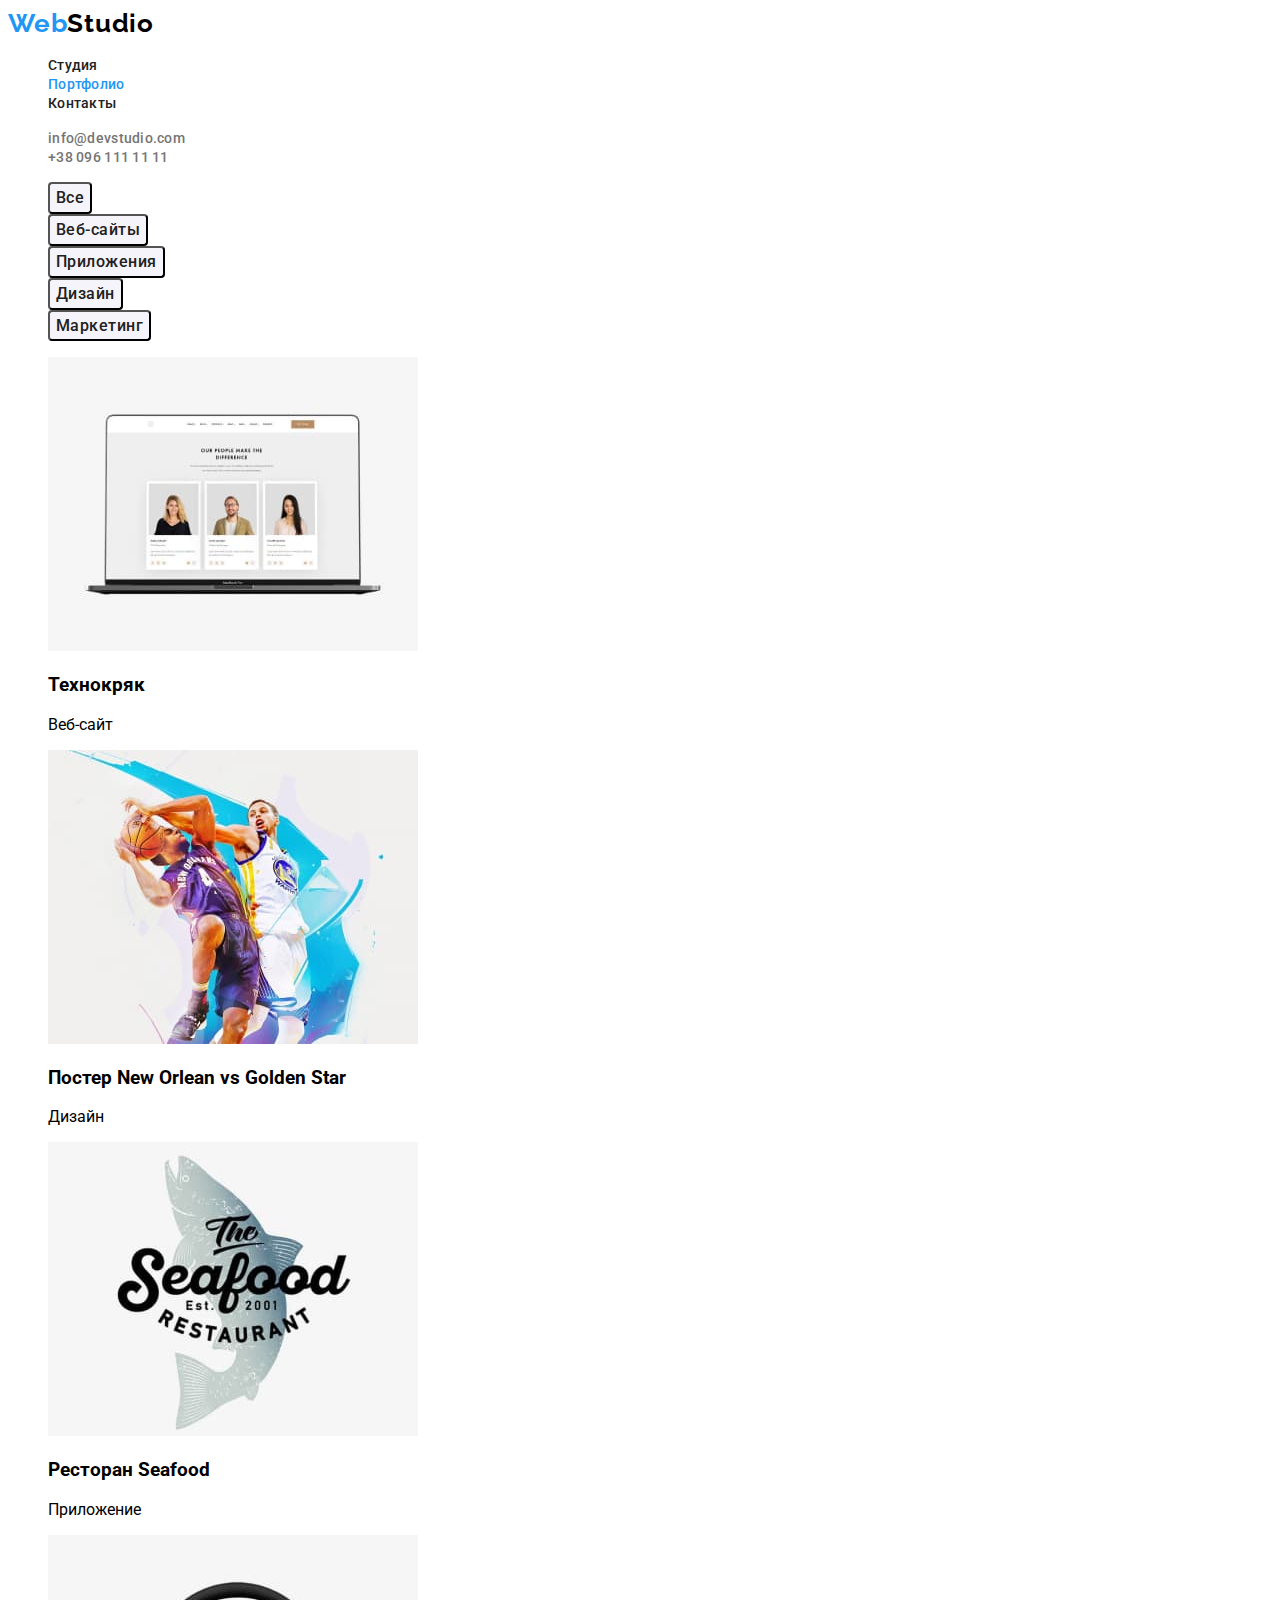
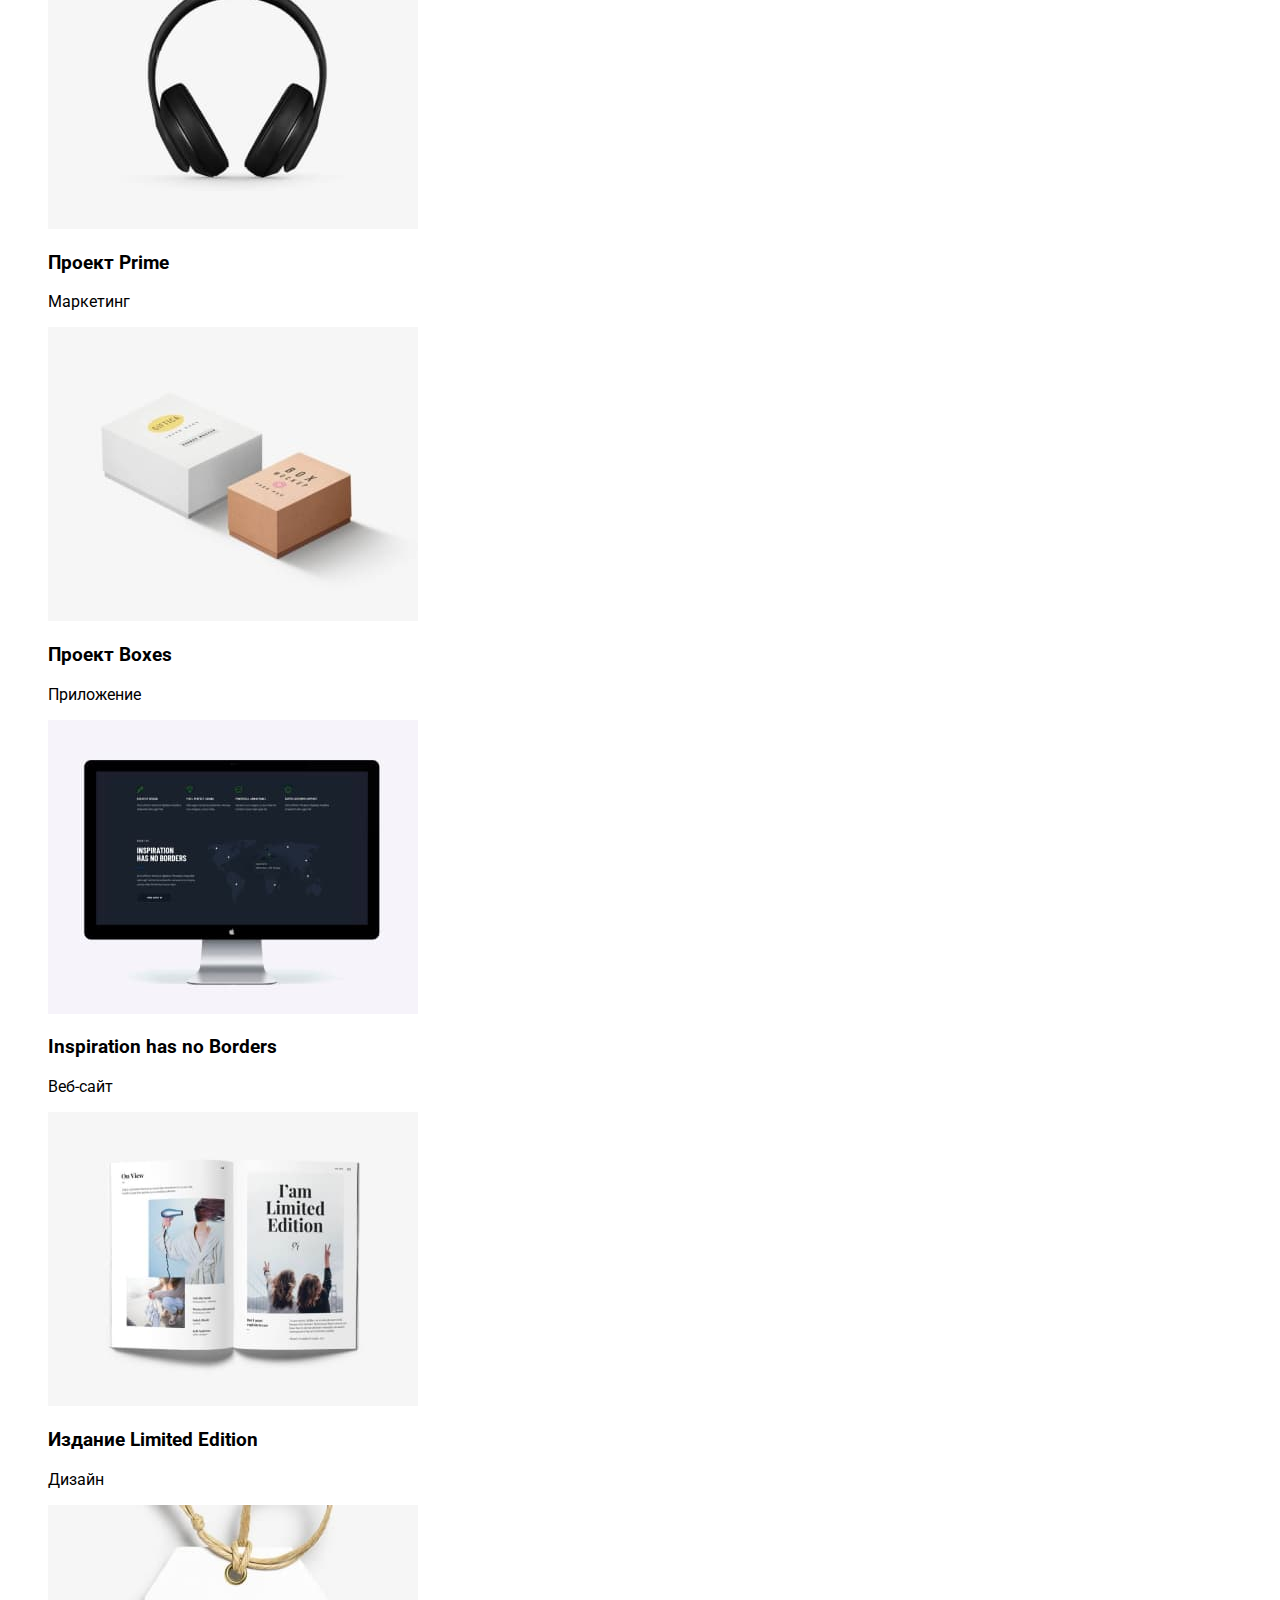
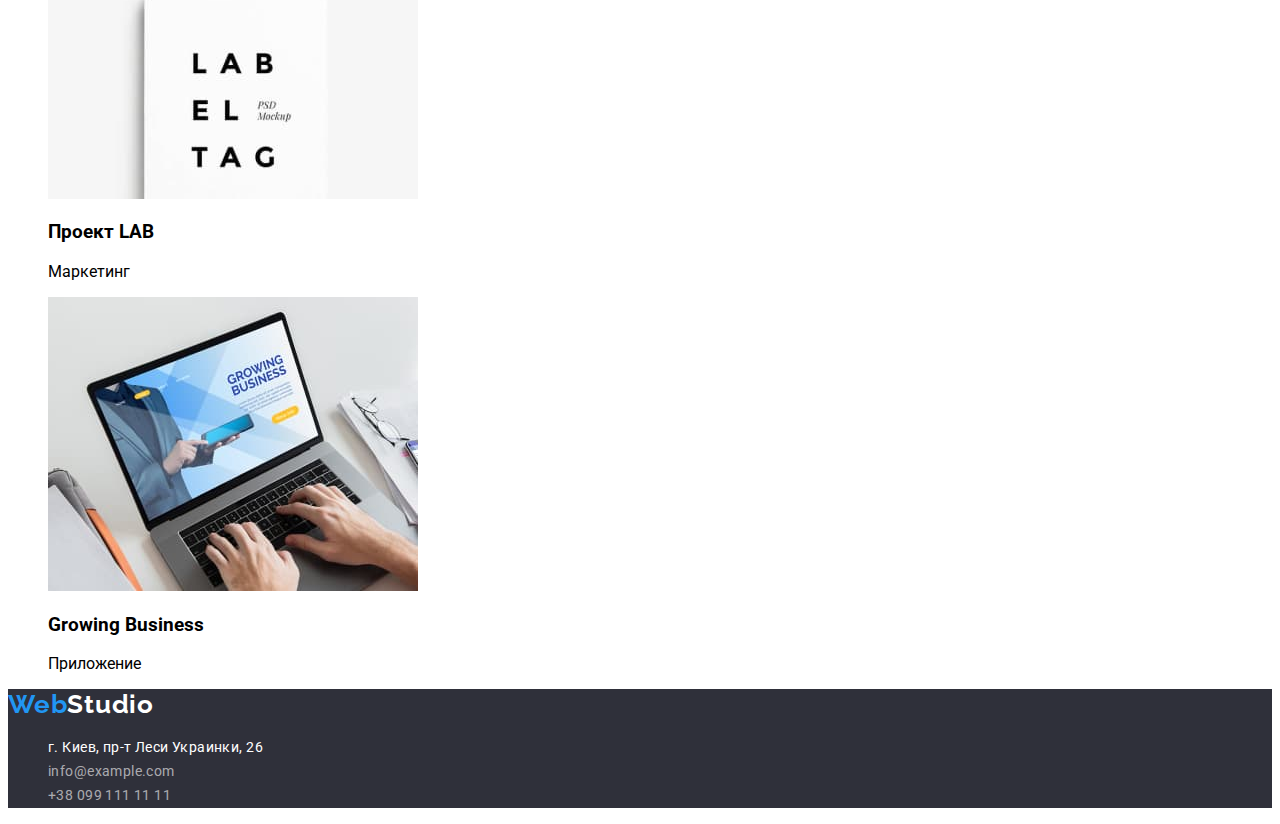
==== portfolio.html @ 5d27d2a9 "добавление файлов" ====
<!DOCTYPE html>
<html lang="en">
<head>
    <meta charset="UTF-8">
    <meta http-equiv="X-UA-Compatible" content="IE=edge">
    <meta name="viewport" content="width=device-width, initial-scale=1.0">
    <title>Portfolio</title>
    <link rel="preconnect" href="https://fonts.gstatic.com">
    <link href="https://fonts.googleapis.com/css2?family=Raleway:wght@700&family=Roboto:wght@400;500;700;900&display=swap"
        rel="stylesheet">
    <link rel="stylesheet" href="./css/styles.css">

</head>
<body>
    <!--HEADER-->
    <header class="page-header">
        <nav class="main-nav">
            <a class="logo-text link" href="index.html"><span class="logo-color">Web</span>Studio</a>
    
            <ul class="list">
                <li class="menu-item">
                    <a target="_self" class="menu-link link" href="index.html">Студия</a>
                </li>
                <li class="menu-item link">
                    <a target="_self" class="menu-link link current" href="">Портфолио</a>
                </li>
                <li class="menu-item link">
                    <a target="_self" class="menu-link link" href="#footer">Контакты</a>
                </li>
    
            </ul>
    
        </nav>
        
        <div>
            <ul class="list">
                <li><a class="header-contacts link" href="mailto:info@devstudio.com">info@devstudio.com</a></li>
                <li><a class="header-contacts link" href="tel:+380961111111">+38 096 111 11 11</a></li>
            </ul>
        </div>
       
    
    </header>


    <!--EXAMPLES-OF-WORK-->
    <main>
        <!--PORTFOLIO-EXAMPLES-LIST-BUTTONS-->
        <section>
            <h1 hidden>Проекты компании</h1>
            <div>
                <ul class="list">
                    <li><button class="portfolio-list-btn" type="button">Все</button></li>
                    <li><button class="portfolio-list-btn" type="button">Веб-сайты</button></li>
                    <li><button class="portfolio-list-btn" type="button">Приложения</button></li>
                    <li><button class="portfolio-list-btn" type="button">Дизайн</button></li>
                    <li><button class="portfolio-list-btn" type="button">Маркетинг</button></li>
                </ul>
                    
            </div>
        

         <!--PORTFOLIO-EXAMPLES-LIST-->
       
            <div>
            <ul class="list">
               <li><img src="./images/portfolio/1.jpg" alt="Открытый ноутбук" width="370" height="294">
                <h3>Технокряк</h3>
                <p>Веб-сайт</p>
                </li>
                <li><img src="./images/portfolio/2.jpg" alt="Баскетбол" width="370" height="294">
                <h3>Постер <span lang="en">New Orlean vs Golden Star</span></h3>
                <p>Дизайн</p>
                </li>
                <li><img src="./images/portfolio/3.jpg" alt="Эмблема ресторана" width="370" height="294">
                <h3>Ресторан <span>Seafood</span></h3>
                <p>Приложение</p>
                </li>
                <li><img src="./images/portfolio/4.jpg" alt="Наушники" width="370" height="294">
                <h3>Проект <span lang="en">Prime</span></h3>
                <p>Маркетинг</p>
                </li>
                <li><img src="./images/portfolio/5.jpg" alt="Коробки" width="370" height="294">
                <h3>Проект <span lang="en">Boxes</span></h3>
                <p>Приложение</p>
                </li>
                <li><img src="./images/portfolio/6.jpg" alt="Аймак" width="370" height="294">
                <h3 lang="en">Inspiration has no Borders</h3>
                <p>Веб-сайт</p>
                </li>
                <li><img src="./images/portfolio/7.jpg" alt="Открытый журнал" width="370" height="294">
                <h3>Издание <span lang="en">Limited Edition</span></h3>
                <p>Дизайн</p>
                </li>
                <li><img src="./images/portfolio/8.jpg" alt="Этикетка" width="370" height="294">
                <h3>Проект <span lang="en">LAB</span></h3>
                <p>Маркетинг</p>
                </li>
                <li><img src="./images/portfolio/9.jpg" alt="Чеолвек печатает на ноутбуке" width="370" height="294">
                <h3 lang="en">Growing Business</h3>
                <p>Приложение</p>
                </li>
            </ul>
             
            </div>



        </section>

    </main>


    <footer id="footer">
        <!--Contact Information-->
        <div class="footer-bg">
            <address>
                <p>
                    <a class="logo-text-footer link" href="index.html"><span class="logo-color">Web</span>Studio</a>
                </p>
            
                <ul class="list">
            
                    <li><a class="footer-adress-color link" href="https://goo.gl/maps/4jYSG3tw3BuYqJCy7"><span>г. Киев, пр-т Леси Украинки, 26</span></a></li>
            
                    <li><a class="footer-contacts link" href="mailto:">info@example.com</a></li>
            
                    <li><a class="footer-contacts link" href="tel:+380991111111">+38 099 111 11 11</a></li>
            
                </ul>
            
            </address>
            
        </div>
    </footer>
    
</body>
</html>
---- css/styles.css ----
:root {
  --main-font: "Roboto", sans-serif;
  --secondary-font: "Raleway", sans-serif;
  --basic-color: #212121;
  --accent-color: #2196f3;
}
.list {
  list-style: none;
}

.link {
  text-decoration: none;
}

body {
  font-family: "Roboto", sans-serif;
}

/*===Header==*/

.logo-text {
  font-family: var(--secondary-font);
  font-weight: 700;
  font-size: 26px;
  line-height: 1.19;
  /* identical to box height */
  letter-spacing: 0.03em;
  color: #000000;
}

.logo-color {
  color: #2196f3;
}

.menu-link {
  font-weight: 500;
  font-size: 14px;
  line-height: 1.14;
  letter-spacing: 0.02em;

  color: #212121;
}

.menu-link.current {
  color: var(--accent-color);
}
.menu-link:hover,
.menu-link:focus {
  color: var(--accent-color);
}

.header-contacts {
  font-weight: 500;
  font-size: 14px;
  line-height: 1.14;
  letter-spacing: 0.02em;

  color: #757575;
}

.header-contacts:hover,
.header-contacts:focus {
  color: var(--accent-color);
}

/*====END HEADER====*/

/*====HEROUS====*/

.main-slogan {
  font-weight: 900;
  font-size: 44px;
  line-height: 1.36;
  /* or 136% */
  text-align: center;
  letter-spacing: 0.06em;
  text-transform: uppercase;
  color: #000000;

  /*color: #ffffff;*/
}

.modal-btn {
  font-weight: 700;
  font-size: 16px;
  line-height: 1.87;
  /* identical to box height, or 187% */
  display: flex;
  align-items: center;
  text-align: center;
  letter-spacing: 0.06em;
  cursor: pointer;
  background-color: #188ce8;

  color: #ffffff;
}

/*====END HEROUS====*/

/*====FEATURES SECTION====*/

.features-title {
  font-weight: 700;
  font-size: 14px;
  line-height: 1.14;
  letter-spacing: 0.03em;
  text-transform: uppercase;

  color: #212121;
}

.features-text {
  font-weight: 400;
  font-size: 14px;
  line-height: 1.71;
  /* or 171% */
  letter-spacing: 0.03em;

  color: #757575;
}

/*====END FEATURES SECTION====*/

/*====WHAT WE ARE DOING====*/
.activity {
  font-weight: 700;
  font-size: 36px;
  line-height: 1.16;
  text-align: center;
  letter-spacing: 0.03em;

  color: #212121;
}

/*====OUR TEAM SECTION====*/

.our-team-tittle {
  font-weight: 700;
  font-size: 36px;
  line-height: 1.16;
  text-align: center;
  letter-spacing: 0.03em;

  color: #212121;
}

.our-team-name {
  font-weight: 500;
  font-size: 16px;
  line-height: 1.18;
  /* identical to box height */
  text-align: center;
  letter-spacing: 0.03em;

  color: #212121;
}

.our-team-post {
  font-weight: 400;
  font-size: 16px;
  line-height: 1.18;
  /* identical to box height */
  text-align: center;
  letter-spacing: 0.03em;

  color: #757575;
}

/*====END OUR TEAM SECTION====*/

/*==PORTFOLIO MAIN==*/
.portfolio-list-btn {
  font-family: "Roboto", sans-serif;
  font-weight: 500;
  font-size: 16px;
  line-height: 1.62;
  /* identical to box height, or 162% */
  text-align: center;
  letter-spacing: 0.03em;
  cursor: pointer;
  background: #f5f4fa;
  border-radius: 4px;
  color: var(--basic-color);
}
.portfolio-list-btn:hover,
.portfolio-list-btn:focus {
  background-color: var(--accent-color);
  color: #ffffff;
}

/*==END PORTFOLIO MAIN==*/

/*====FOOTER====*/

.footer-bg {
  background: #2f303a;
}

.logo-text-footer {
  font-family: var(--secondary-font);
  font-style: normal;
  font-weight: 700;
  font-size: 26px;
  line-height: 1.19;
  /* identical to box height */
  letter-spacing: 0.03em;
  color: #ffffff;
}

.footer-adress-color {
  font-style: normal;
  font-weight: 400;
  font-size: 14px;
  line-height: 1.71;
  /* or 171% */
  letter-spacing: 0.03em;

  color: #ffffff;
}

.footer-contacts {
  font-style: normal;
  font-size: 14px;
  line-height: 1.71;
  /* or 171% */
  letter-spacing: 0.03em;

  color: rgba(255, 255, 255, 0.6);
}
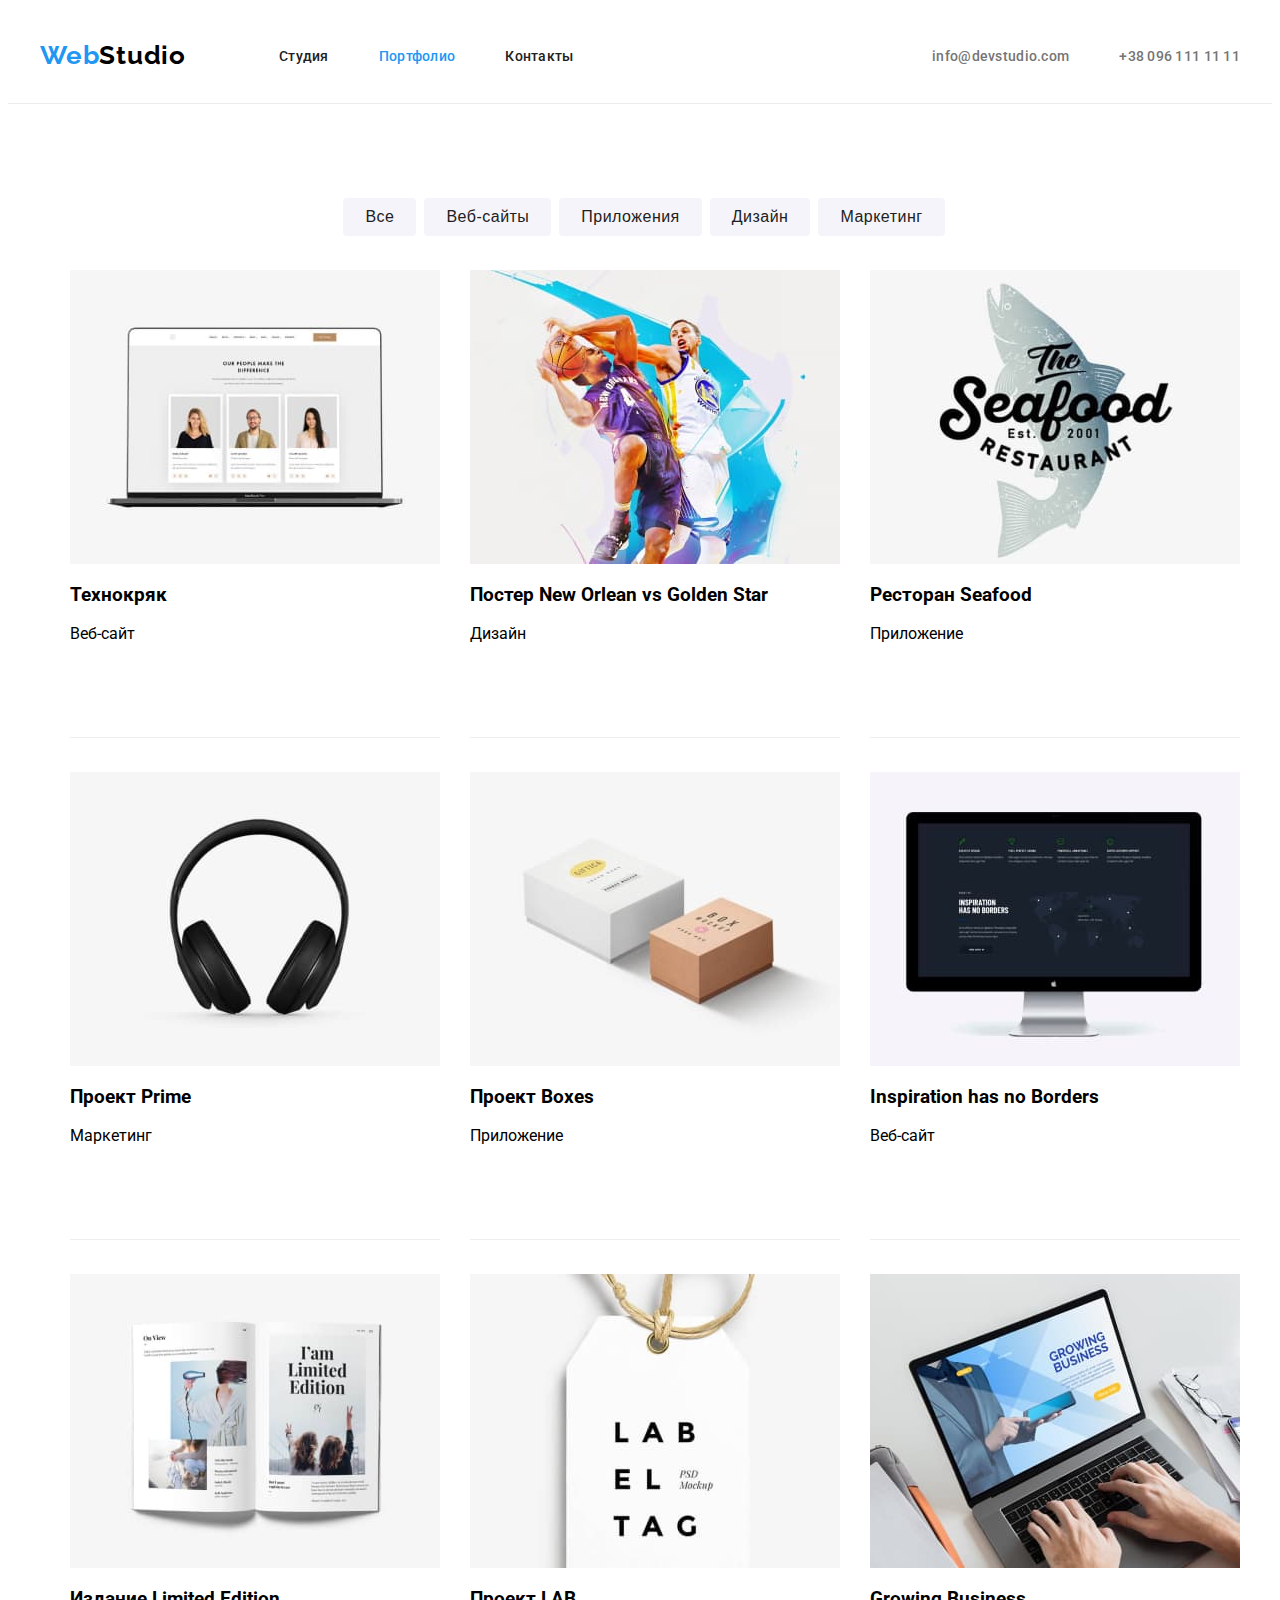
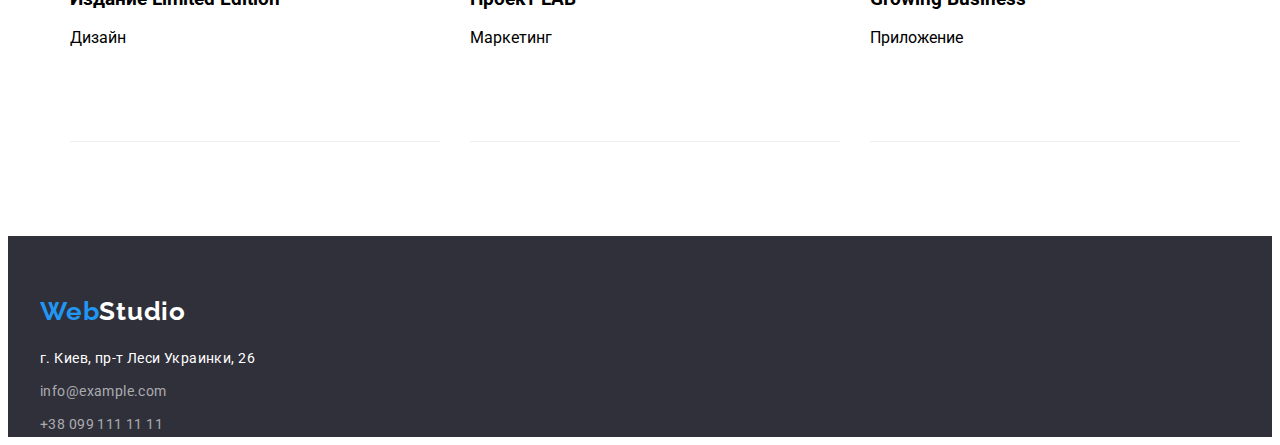
==== commit f80dd68c: "Добавление файлов в репозиторий" ====
--- a/portfolio.html
+++ b/portfolio.html
@@ -8,100 +8,114 @@
     <link rel="preconnect" href="https://fonts.gstatic.com">
     <link href="https://fonts.googleapis.com/css2?family=Raleway:wght@700&family=Roboto:wght@400;500;700;900&display=swap"
         rel="stylesheet">
+        <link rel="stylesheet" href="https://cdnjs.cloudflare.com/ajax/libs/modern-normalize/1.1.0/modern-normalize.min.css"
+            integrity="sha512-wpPYUAdjBVSE4KJnH1VR1HeZfpl1ub8YT/NKx4PuQ5NmX2tKuGu6U/JRp5y+Y8XG2tV+wKQpNHVUX03MfMFn9Q=="
+            crossorigin="anonymous" referrerpolicy="no-referrer" />
     <link rel="stylesheet" href="./css/styles.css">
 
 </head>
 <body>
     <!--HEADER-->
-    <header class="page-header">
-        <nav class="main-nav">
-            <a class="logo-text link" href="index.html"><span class="logo-color">Web</span>Studio</a>
+    <div class="page-header">
+        <div class="container">
+            <header class="header">
+                <nav class="main-nav navigation">
+                    <a target="_self" class="logo-text link " href="index.html"><span class="logo-color">Web</span>Studio</a>
+        
+                    <ul class="list menu">
+                        <li class="menu-item">
+                            <a target="_self" class="menu-link link" href="index.html">Студия</a>
+                        </li>
+                        <li class="menu-item">
+                            <a target="_self" class="menu-link link current" href="portfolio.html">Портфолио</a>
+                        </li>
+                        <li class="menu-item">
+                            <a target="_self" class="menu-link link" href="#footer">Контакты</a>
+                        </li>
+        
+                    </ul>
+        
+        
+                    <ul class="menu-header-contacts list">
+                        <li><a class="header-contacts menu-header-contacts-email link"
+                                href="mailto:info@devstudio.com">info@devstudio.com</a></li>
+                        <li><a class="header-contacts link" href="tel:+380961111111">+38 096 111 11 11</a></li>
+                    </ul>
+        
+        
+                </nav>
+        
+        
+            </header>
+        </div>
+
+    </div>
     
-            <ul class="list">
-                <li class="menu-item">
-                    <a target="_self" class="menu-link link" href="index.html">Студия</a>
-                </li>
-                <li class="menu-item link">
-                    <a target="_self" class="menu-link link current" href="">Портфолио</a>
-                </li>
-                <li class="menu-item link">
-                    <a target="_self" class="menu-link link" href="#footer">Контакты</a>
-                </li>
-    
-            </ul>
-    
-        </nav>
-        
-        <div>
-            <ul class="list">
-                <li><a class="header-contacts link" href="mailto:info@devstudio.com">info@devstudio.com</a></li>
-                <li><a class="header-contacts link" href="tel:+380961111111">+38 096 111 11 11</a></li>
-            </ul>
-        </div>
-       
-    
-    </header>
-
 
     <!--EXAMPLES-OF-WORK-->
     <main>
         <!--PORTFOLIO-EXAMPLES-LIST-BUTTONS-->
         <section>
-            <h1 hidden>Проекты компании</h1>
-            <div>
-                <ul class="list">
-                    <li><button class="portfolio-list-btn" type="button">Все</button></li>
-                    <li><button class="portfolio-list-btn" type="button">Веб-сайты</button></li>
-                    <li><button class="portfolio-list-btn" type="button">Приложения</button></li>
-                    <li><button class="portfolio-list-btn" type="button">Дизайн</button></li>
-                    <li><button class="portfolio-list-btn" type="button">Маркетинг</button></li>
-                </ul>
-                    
-            </div>
+            <div class="container">
+        
+                <h1 hidden>Проекты компании</h1>
+                <div>
+                    <ul class="list buttons-list">
+                        <li><button class="portfolio-list-btn" type="button">Все</button></li>
+                        <li><button class="portfolio-list-btn" type="button">Веб-сайты</button></li>
+                        <li><button class="portfolio-list-btn" type="button">Приложения</button></li>
+                        <li><button class="portfolio-list-btn" type="button">Дизайн</button></li>
+                        <li><button class="portfolio-list-btn" type="button">Маркетинг</button></li>
+                    </ul>
+            
+                </div>
+
+             </div>
         
 
          <!--PORTFOLIO-EXAMPLES-LIST-->
-       
-            <div>
-            <ul class="list">
-               <li><img src="./images/portfolio/1.jpg" alt="Открытый ноутбук" width="370" height="294">
-                <h3>Технокряк</h3>
-                <p>Веб-сайт</p>
-                </li>
-                <li><img src="./images/portfolio/2.jpg" alt="Баскетбол" width="370" height="294">
-                <h3>Постер <span lang="en">New Orlean vs Golden Star</span></h3>
-                <p>Дизайн</p>
-                </li>
-                <li><img src="./images/portfolio/3.jpg" alt="Эмблема ресторана" width="370" height="294">
-                <h3>Ресторан <span>Seafood</span></h3>
-                <p>Приложение</p>
-                </li>
-                <li><img src="./images/portfolio/4.jpg" alt="Наушники" width="370" height="294">
-                <h3>Проект <span lang="en">Prime</span></h3>
-                <p>Маркетинг</p>
-                </li>
-                <li><img src="./images/portfolio/5.jpg" alt="Коробки" width="370" height="294">
-                <h3>Проект <span lang="en">Boxes</span></h3>
-                <p>Приложение</p>
-                </li>
-                <li><img src="./images/portfolio/6.jpg" alt="Аймак" width="370" height="294">
-                <h3 lang="en">Inspiration has no Borders</h3>
-                <p>Веб-сайт</p>
-                </li>
-                <li><img src="./images/portfolio/7.jpg" alt="Открытый журнал" width="370" height="294">
-                <h3>Издание <span lang="en">Limited Edition</span></h3>
-                <p>Дизайн</p>
-                </li>
-                <li><img src="./images/portfolio/8.jpg" alt="Этикетка" width="370" height="294">
-                <h3>Проект <span lang="en">LAB</span></h3>
-                <p>Маркетинг</p>
-                </li>
-                <li><img src="./images/portfolio/9.jpg" alt="Чеолвек печатает на ноутбуке" width="370" height="294">
-                <h3 lang="en">Growing Business</h3>
-                <p>Приложение</p>
-                </li>
-            </ul>
-             
+            <div class="container">
+                <div>
+                    <ul class="list images-list">
+                        <li class="images-list-item border"><img src="./images/portfolio/1.jpg" alt="Открытый ноутбук" width="370" height="294">
+                            <h3 class="portfolio-tittle">Технокряк</h3>
+                            <p class="portfolio-item-text"> Веб-сайт</p>
+                        </li>
+                        <li class="images-list-item border"><img src="./images/portfolio/2.jpg" alt="Баскетбол" width="370" height="294">
+                            <h3 class="portfolio-tittle">Постер <span lang="en">New Orlean vs Golden Star</span></h3>
+                            <p class="portfolio-item-text" >Дизайн</p>
+                        </li>
+                        <li class="images-list-item border"><img src="./images/portfolio/3.jpg" alt="Эмблема ресторана" width="370" height="294">
+                            <h3 class="portfolio-tittle">Ресторан <span>Seafood</span></h3>
+                            <p class="portfolio-item-text" >Приложение</p>
+                        </li>
+                        <li class="images-list-item border"><img src="./images/portfolio/4.jpg" alt="Наушники" width="370" height="294">
+                            <h3 class="portfolio-tittle">Проект <span lang="en">Prime</span></h3>
+                            <p class="portfolio-item-text" >Маркетинг</p>
+                        </li>
+                        <li class="images-list-item border"><img src="./images/portfolio/5.jpg" alt="Коробки" width="370" height="294">
+                            <h3 class="portfolio-tittle">Проект <span lang="en">Boxes</span></h3>
+                            <p class="portfolio-item-text" >Приложение</p>
+                        </li>
+                        <li class="images-list-item border"><img src="./images/portfolio/6.jpg" alt="Аймак" width="370" height="294">
+                            <h3 class="portfolio-tittle" lang="en">Inspiration has no Borders</h3>
+                            <p class="portfolio-item-text" >Веб-сайт</p>
+                        </li>
+                        <li class="images-list-item border"><img src="./images/portfolio/7.jpg" alt="Открытый журнал" width="370" height="294">
+                            <h3 class="portfolio-tittle">Издание <span lang="en">Limited Edition</span></h3>
+                            <p class="portfolio-item-text" >Дизайн</p>
+                        </li>
+                        <li class="images-list-item border"><img src="./images/portfolio/8.jpg" alt="Этикетка" width="370" height="294">
+                            <h3 class="portfolio-tittle">Проект <span lang="en">LAB</span></h3>
+                            <p class="portfolio-item-text" >Маркетинг</p>
+                        </li>
+                        <li class="images-list-item border"><img src="./images/portfolio/9.jpg" alt="Чеолвек печатает на ноутбуке" width="370" height="294">
+                            <h3 class="portfolio-tittle" lang="en">Growing Business</h3>
+                            <p class="portfolio-item-text" >Приложение</p>
+                        </li>
+                    </ul>
+                </div>
+                
             </div>
 
 
@@ -111,28 +125,35 @@
     </main>
 
 
-    <footer id="footer">
-        <!--Contact Information-->
-        <div class="footer-bg">
+<footer id="footer">
+    <!--Contact Information-->
+    <div class="footer-bg">
+        <div class="container text-footer">
+            <a class="logo-text-footer link" href="index.html"><span class="logo-color">Web</span>Studio</a>
+
             <address>
-                <p>
-                    <a class="logo-text-footer link" href="index.html"><span class="logo-color">Web</span>Studio</a>
-                </p>
-            
-                <ul class="list">
-            
-                    <li><a class="footer-adress-color link" href="https://goo.gl/maps/4jYSG3tw3BuYqJCy7"><span>г. Киев, пр-т Леси Украинки, 26</span></a></li>
-            
-                    <li><a class="footer-contacts link" href="mailto:">info@example.com</a></li>
-            
-                    <li><a class="footer-contacts link" href="tel:+380991111111">+38 099 111 11 11</a></li>
-            
+
+                <ul class="list info-footer">
+
+                    <li class="info-footer-item"><a class="footer-adress-color link"
+                            href="https://goo.gl/maps/4jYSG3tw3BuYqJCy7"><span>г. Киев, пр-т
+                                Леси Украинки, 26</span></a></li>
+
+                    <li class="info-footer-item"><a class="footer-contacts link" href="mailto:">info@example.com</a>
+                    </li>
+
+                    <li class="info-footer-item"><a class="footer-contacts link" href="tel:+380991111111">+38 099 111 11
+                            11</a></li>
+
                 </ul>
-            
+
             </address>
-            
+
         </div>
-    </footer>
+    </div>
+
+</footer>
+
     
 </body>
 </html>--- a/css/styles.css
+++ b/css/styles.css
@@ -4,6 +4,31 @@
   --basic-color: #212121;
   --accent-color: #2196f3;
 }
+
+h1,
+h2,
+h3,
+h4,
+h5,
+h6,
+p {
+  margin-top: 0;
+  margin-bottom: 0;
+}
+
+img {
+  display: block;
+  max-width: 100%;
+  height: auto;
+}
+
+ul,
+ol {
+  margin-top: 0;
+  margin-bottom: 0;
+  padding-left: 0;
+}
+
 .list {
   list-style: none;
 }
@@ -16,7 +41,38 @@
   font-family: "Roboto", sans-serif;
 }
 
+.container {
+  width: 1200px;
+  margin-left: auto;
+  margin-right: auto;
+  padding-left: 15px;
+  padding-right: 15px;
+}
+
+.section {
+  padding-top: 94px;
+  padding-bottom: 94px;
+}
+
 /*===Header==*/
+
+.header {
+  padding-top: 32px;
+  padding-bottom: 32px;
+}
+
+.page-header {
+  border-bottom: 1px solid #ececec;
+}
+
+.navigation {
+  display: flex;
+  align-items: center;
+}
+.menu {
+  display: flex;
+  align-items: center;
+}
 
 .logo-text {
   font-family: var(--secondary-font);
@@ -26,6 +82,7 @@
   /* identical to box height */
   letter-spacing: 0.03em;
   color: #000000;
+  margin-right: 93px;
 }
 
 .logo-color {
@@ -49,13 +106,27 @@
   color: var(--accent-color);
 }
 
+.menu-item {
+  margin-right: 50px;
+}
+
+.menu-header-contacts {
+  display: flex;
+  align-items: center;
+  margin-left: auto;
+}
+
+.menu-header-contacts-email {
+  padding-right: 50px;
+}
+
 .header-contacts {
   font-weight: 500;
   font-size: 14px;
   line-height: 1.14;
   letter-spacing: 0.02em;
-
   color: #757575;
+  padding-left: ; /*==150;==*/
 }
 
 .header-contacts:hover,
@@ -66,6 +137,10 @@
 /*====END HEADER====*/
 
 /*====HEROUS====*/
+
+.herous-background {
+  background: #2f303a;
+}
 
 .main-slogan {
   font-weight: 900;
@@ -73,31 +148,49 @@
   line-height: 1.36;
   /* or 136% */
   text-align: center;
+  text-align: wrap;
   letter-spacing: 0.06em;
   text-transform: uppercase;
-  color: #000000;
-
-  /*color: #ffffff;*/
+  color: #ffffff;
 }
 
 .modal-btn {
+  background: #2196f3;
+  box-shadow: 0px 4px 4px rgba(0, 0, 0, 0.15);
+  border-radius: 4px;
+  border: hidden;
+
   font-weight: 700;
   font-size: 16px;
   line-height: 1.87;
   /* identical to box height, or 187% */
   display: flex;
   align-items: center;
-  text-align: center;
+  padding: 10px 32px;
   letter-spacing: 0.06em;
   cursor: pointer;
-  background-color: #188ce8;
 
   color: #ffffff;
 }
 
 /*====END HEROUS====*/
 
+/*====MAIN SECTION====*/
+
 /*====FEATURES SECTION====*/
+
+.features-list {
+  display: flex;
+  flex-wrap: wrap;
+  margin-left: -30px;
+  margin-top: -94px;
+}
+
+.features-list-item {
+  flex-basis: calc(100% / 4 - 30px);
+  margin-left: 30px;
+  margin-top: 94px;
+}
 
 .features-title {
   font-weight: 700;
@@ -115,6 +208,7 @@
   line-height: 1.71;
   /* or 171% */
   letter-spacing: 0.03em;
+  margin-top: 10px;
 
   color: #757575;
 }
@@ -122,17 +216,48 @@
 /*====END FEATURES SECTION====*/
 
 /*====WHAT WE ARE DOING====*/
+.activity-list {
+  display: flex;
+  margin-left: -30px;
+  margin-top: -50px;
+}
+
+.activity-list-item {
+  flex-basis: calc((100%-90px) / 3);
+  margin-left: 30px;
+  margin-top: 50px;
+}
+
 .activity {
   font-weight: 700;
   font-size: 36px;
   line-height: 1.16;
   text-align: center;
   letter-spacing: 0.03em;
+  margin-bottom: 50px;
+  margin-top: 94px;
 
   color: #212121;
 }
 
 /*====OUR TEAM SECTION====*/
+
+.masters {
+  background-color: #f5f4fa;
+}
+
+.masters-list {
+  display: flex;
+  flex-wrap: wrap;
+  margin-left: -30px;
+  margin-top: -50px;
+}
+
+.masters-list-item {
+  flex-basis: calc((100% - 120px) / 4);
+  margin-left: 30px;
+  margin-top: 50px;
+}
 
 .our-team-tittle {
   font-weight: 700;
@@ -140,6 +265,8 @@
   line-height: 1.16;
   text-align: center;
   letter-spacing: 0.03em;
+  margin-bottom: 50px;
+  margin-top: 94px;
 
   color: #212121;
 }
@@ -151,6 +278,7 @@
   /* identical to box height */
   text-align: center;
   letter-spacing: 0.03em;
+  padding-top: 30px;
 
   color: #212121;
 }
@@ -162,6 +290,7 @@
   /* identical to box height */
   text-align: center;
   letter-spacing: 0.03em;
+  padding-top: 10px;
 
   color: #757575;
 }
@@ -169,8 +298,31 @@
 /*====END OUR TEAM SECTION====*/
 
 /*==PORTFOLIO MAIN==*/
+
+.buttons-list {
+  display: flex;
+  justify-content: center;
+  align-items: center;
+  margin-top: 94px;
+}
+
+.border {
+  border-bottom: 1px solid #eeeeee;
+  box-sizing: border-box;
+}
+
+.images-list {
+  display: flex;
+  flex-wrap: wrap;
+}
+
+.images-list-item {
+  flex-basis: calc((100%-90px) / 3 - 30px);
+  margin-left: 30px;
+  margin-top: 34px;
+}
+
 .portfolio-list-btn {
-  font-family: "Roboto", sans-serif;
   font-weight: 500;
   font-size: 16px;
   line-height: 1.62;
@@ -180,20 +332,47 @@
   cursor: pointer;
   background: #f5f4fa;
   border-radius: 4px;
+  border: hidden;
   color: var(--basic-color);
-}
+  margin-left: 8px;
+  padding: 6px 22px;
+}
+
 .portfolio-list-btn:hover,
 .portfolio-list-btn:focus {
   background-color: var(--accent-color);
   color: #ffffff;
 }
 
+.portfolio-tittle {
+  margin-top: 20px;
+  height: 36px;
+}
+
+.portfolio-item-text {
+  padding-top: 4px;
+  margin-bottom: 94px;
+}
+
 /*==END PORTFOLIO MAIN==*/
 
 /*====FOOTER====*/
 
 .footer-bg {
   background: #2f303a;
+}
+
+.text-footer {
+  margin-top: 94px;
+  padding-top: 60px;
+}
+
+.info-footer {
+  margin-top: 20px;
+}
+
+.info-footer-item:not(:last-child) {
+  padding-bottom: 9px;
 }
 
 .logo-text-footer {
@@ -224,6 +403,7 @@
   line-height: 1.71;
   /* or 171% */
   letter-spacing: 0.03em;
+  margin-top: 20px;
 
   color: rgba(255, 255, 255, 0.6);
 }
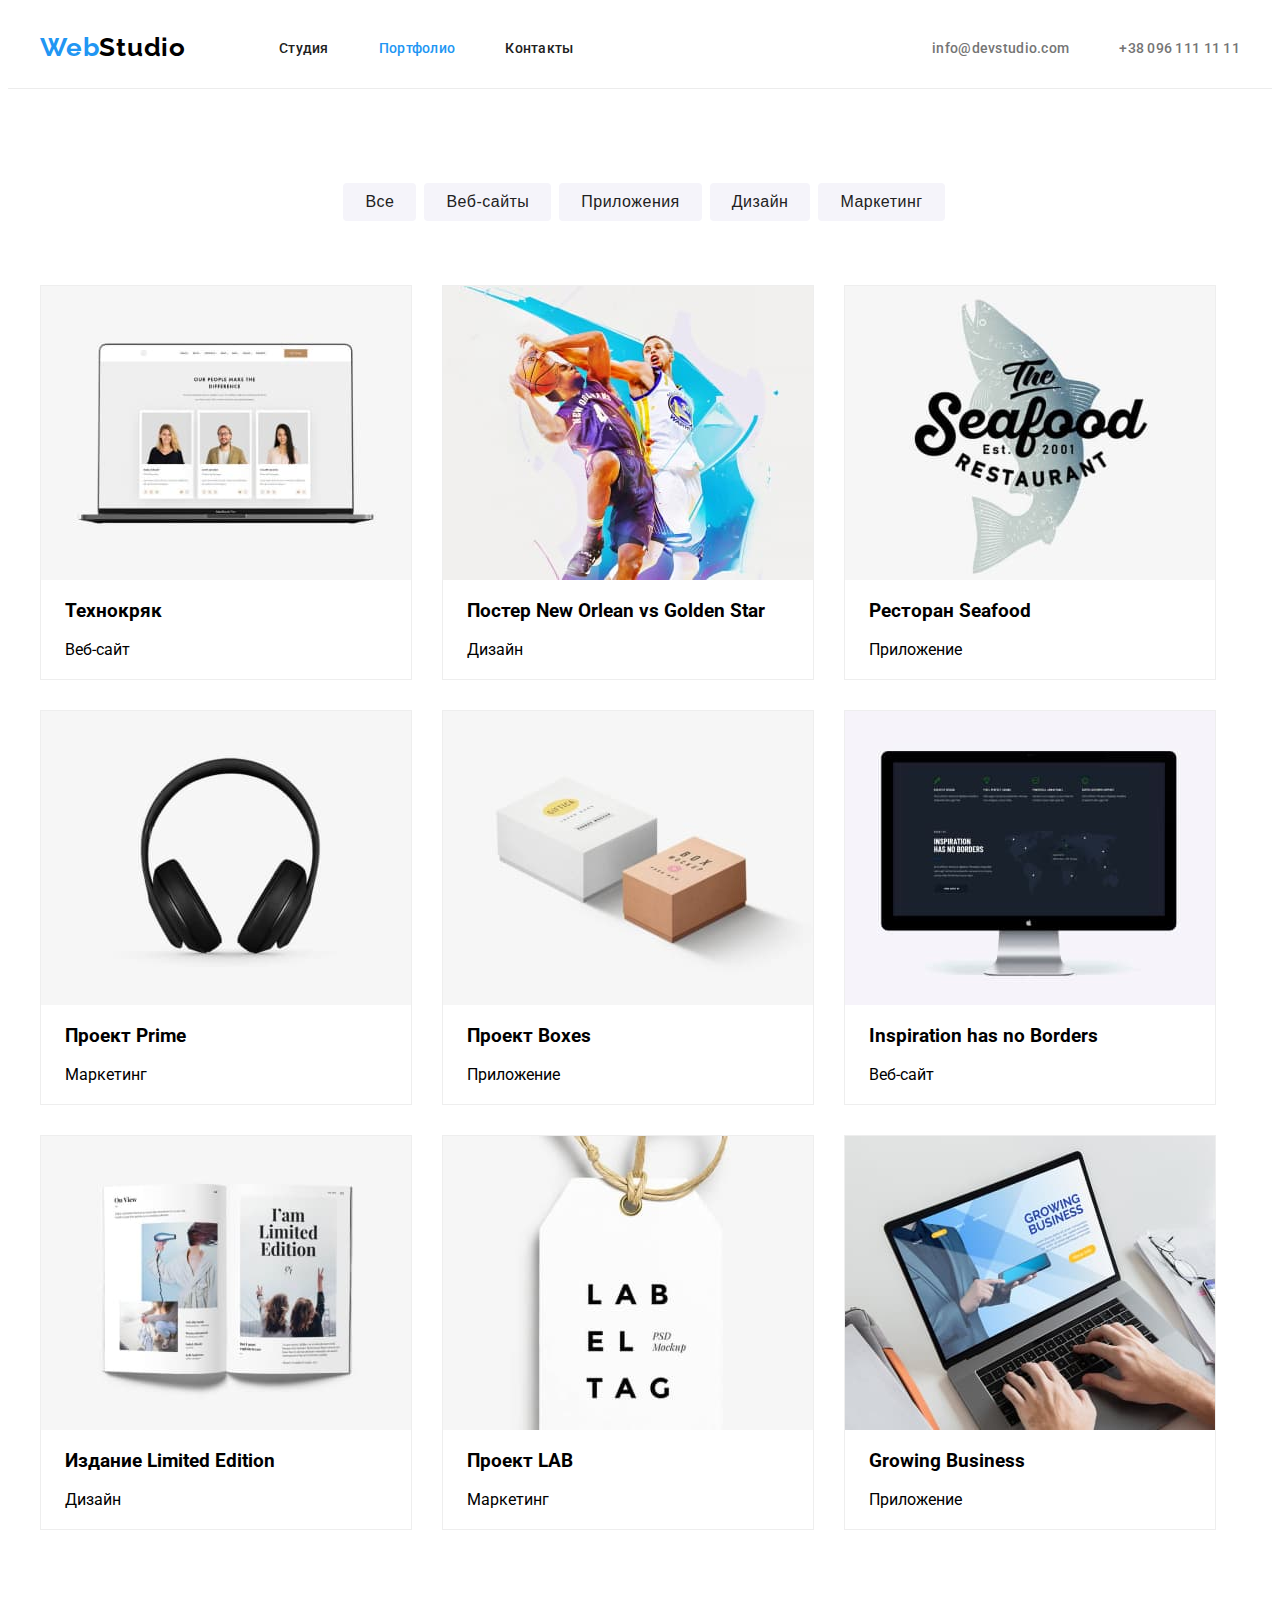
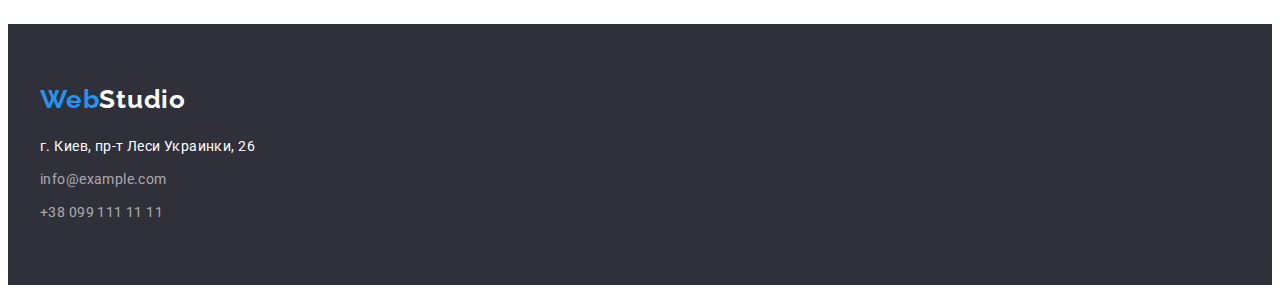
==== commit 8f9387a9: "Corrections in HW 3" ====
--- a/portfolio.html
+++ b/portfolio.html
@@ -57,62 +57,115 @@
         <!--PORTFOLIO-EXAMPLES-LIST-BUTTONS-->
         <section>
             <div class="container">
-        
-                <h1 hidden>Проекты компании</h1>
-                <div>
-                    <ul class="list buttons-list">
-                        <li><button class="portfolio-list-btn" type="button">Все</button></li>
-                        <li><button class="portfolio-list-btn" type="button">Веб-сайты</button></li>
-                        <li><button class="portfolio-list-btn" type="button">Приложения</button></li>
-                        <li><button class="portfolio-list-btn" type="button">Дизайн</button></li>
-                        <li><button class="portfolio-list-btn" type="button">Маркетинг</button></li>
-                    </ul>
-            
+                <!--Section Projects-->
+                <div class="projects-list-buttons">
+                    <h1 hidden>Проекты компании</h1>
+                    <div>
+                        <ul class="list buttons-list">
+                            <li><button class="portfolio-list-btn" type="button">Все</button></li>
+                            <li><button class="portfolio-list-btn" type="button">Веб-сайты</button></li>
+                            <li><button class="portfolio-list-btn" type="button">Приложения</button></li>
+                            <li><button class="portfolio-list-btn" type="button">Дизайн</button></li>
+                            <li><button class="portfolio-list-btn" type="button">Маркетинг</button></li>
+                        </ul>
+                    
+                    </div>
                 </div>
+                
 
              </div>
         
 
          <!--PORTFOLIO-EXAMPLES-LIST-->
             <div class="container">
-                <div>
+                <div class="section-portfolio">
                     <ul class="list images-list">
-                        <li class="images-list-item border"><img src="./images/portfolio/1.jpg" alt="Открытый ноутбук" width="370" height="294">
-                            <h3 class="portfolio-tittle">Технокряк</h3>
-                            <p class="portfolio-item-text"> Веб-сайт</p>
-                        </li>
-                        <li class="images-list-item border"><img src="./images/portfolio/2.jpg" alt="Баскетбол" width="370" height="294">
-                            <h3 class="portfolio-tittle">Постер <span lang="en">New Orlean vs Golden Star</span></h3>
-                            <p class="portfolio-item-text" >Дизайн</p>
-                        </li>
-                        <li class="images-list-item border"><img src="./images/portfolio/3.jpg" alt="Эмблема ресторана" width="370" height="294">
-                            <h3 class="portfolio-tittle">Ресторан <span>Seafood</span></h3>
-                            <p class="portfolio-item-text" >Приложение</p>
-                        </li>
-                        <li class="images-list-item border"><img src="./images/portfolio/4.jpg" alt="Наушники" width="370" height="294">
-                            <h3 class="portfolio-tittle">Проект <span lang="en">Prime</span></h3>
-                            <p class="portfolio-item-text" >Маркетинг</p>
-                        </li>
-                        <li class="images-list-item border"><img src="./images/portfolio/5.jpg" alt="Коробки" width="370" height="294">
-                            <h3 class="portfolio-tittle">Проект <span lang="en">Boxes</span></h3>
-                            <p class="portfolio-item-text" >Приложение</p>
-                        </li>
-                        <li class="images-list-item border"><img src="./images/portfolio/6.jpg" alt="Аймак" width="370" height="294">
-                            <h3 class="portfolio-tittle" lang="en">Inspiration has no Borders</h3>
-                            <p class="portfolio-item-text" >Веб-сайт</p>
-                        </li>
-                        <li class="images-list-item border"><img src="./images/portfolio/7.jpg" alt="Открытый журнал" width="370" height="294">
-                            <h3 class="portfolio-tittle">Издание <span lang="en">Limited Edition</span></h3>
-                            <p class="portfolio-item-text" >Дизайн</p>
-                        </li>
-                        <li class="images-list-item border"><img src="./images/portfolio/8.jpg" alt="Этикетка" width="370" height="294">
-                            <h3 class="portfolio-tittle">Проект <span lang="en">LAB</span></h3>
-                            <p class="portfolio-item-text" >Маркетинг</p>
-                        </li>
-                        <li class="images-list-item border"><img src="./images/portfolio/9.jpg" alt="Чеолвек печатает на ноутбуке" width="370" height="294">
-                            <h3 class="portfolio-tittle" lang="en">Growing Business</h3>
-                            <p class="portfolio-item-text" >Приложение</p>
-                        </li>
+
+                        <div class="images-list-item">
+                            <li class="border"><img src="./images/portfolio/1.jpg" alt="Открытый ноутбук" width="370" height="294">
+                                <div class="portfolio-description-text">
+                                    <h3 class="portfolio-tittle">Технокряк</h3>
+                                    <p class="portfolio-item-text"> Веб-сайт</p>
+                                </div>
+                                
+                            </li>
+                        </div>
+
+                        <div class="images-list-item ">
+                            <li class="border"><img src="./images/portfolio/2.jpg" alt="Баскетбол" width="370" height="294">
+                                <div class="portfolio-description-text">
+                                    <h3 class="portfolio-tittle">Постер <span lang="en">New Orlean vs Golden Star</span></h3>
+                                    <p class="portfolio-item-text">Дизайн</p>
+                                </div>
+                                
+                            </li>
+                        </div>
+                        
+                        <div class="images-list-item">
+                            <li class="border"><img src="./images/portfolio/3.jpg" alt="Эмблема ресторана" width="370" height="294">
+                                <div class="portfolio-description-text">
+                                    <h3 class="portfolio-tittle">Ресторан <span>Seafood</span></h3>
+                                    <p class="portfolio-item-text">Приложение</p>
+                                </div>
+                            </li>
+                        </div>
+                            
+                        <div class="images-list-item">
+                            <li class="border"><img src="./images/portfolio/4.jpg" alt="Наушники" width="370" height="294">
+                                <div class="portfolio-description-text">
+                                    <h3 class="portfolio-tittle">Проект <span lang="en">Prime</span></h3>
+                                    <p class="portfolio-item-text">Маркетинг</p>
+                                </div>
+                            </li>
+                        </div>
+                        
+                        <div class="images-list-item">
+                            <li class="border"><img src="./images/portfolio/5.jpg" alt="Коробки" width="370" height="294">
+                                <div class="portfolio-description-text">
+                                    <h3 class="portfolio-tittle">Проект <span lang="en">Boxes</span></h3>
+                                    <p class="portfolio-item-text">Приложение</p>
+                                </div>
+                                
+                            </li>
+                        </div>
+                        
+                        <div class="images-list-item">
+                            <li class="border"><img src="./images/portfolio/6.jpg" alt="Аймак" width="370" height="294">
+                                <div class="portfolio-description-text">
+                                    <h3 class="portfolio-tittle" lang="en">Inspiration has no Borders</h3>
+                                    <p class="portfolio-item-text">Веб-сайт</p>
+                                </div>
+                            </li>
+                        </div>
+                        
+                        <div class="images-list-item">
+                            <li class="border"><img src="./images/portfolio/7.jpg" alt="Открытый журнал" width="370" height="294">
+                                <div class="portfolio-description-text">
+                                    <h3 class="portfolio-tittle">Издание <span lang="en">Limited Edition</span></h3>
+                                    <p class="portfolio-item-text">Дизайн</p>
+                                </div>
+                                
+                            </li>
+                        </div>
+                        
+                        <div class="images-list-item">
+                            <li class="border"><img src="./images/portfolio/8.jpg" alt="Этикетка" width="370" height="294">
+                                <div class="portfolio-description-text">
+                                    <h3 class="portfolio-tittle">Проект <span lang="en">LAB</span></h3>
+                                    <p class="portfolio-item-text">Маркетинг</p>
+                                </div>
+                            </li>
+                        </div>
+                       
+                        <div class="images-list-item">
+                            <li class="border"><img src="./images/portfolio/9.jpg" alt="Чеолвек печатает на ноутбуке" width="370" height="294">
+                                <div class="portfolio-description-text">
+                                    <h3 class="portfolio-tittle" lang="en">Growing Business</h3>
+                                    <p class="portfolio-item-text">Приложение</p>
+                                </div>
+                            </li>
+                        </div>
+                        
                     </ul>
                 </div>
                 
@@ -128,28 +181,33 @@
 <footer id="footer">
     <!--Contact Information-->
     <div class="footer-bg">
-        <div class="container text-footer">
-            <a class="logo-text-footer link" href="index.html"><span class="logo-color">Web</span>Studio</a>
-
-            <address>
-
-                <ul class="list info-footer">
-
-                    <li class="info-footer-item"><a class="footer-adress-color link"
-                            href="https://goo.gl/maps/4jYSG3tw3BuYqJCy7"><span>г. Киев, пр-т
-                                Леси Украинки, 26</span></a></li>
-
-                    <li class="info-footer-item"><a class="footer-contacts link" href="mailto:">info@example.com</a>
-                    </li>
-
-                    <li class="info-footer-item"><a class="footer-contacts link" href="tel:+380991111111">+38 099 111 11
-                            11</a></li>
-
-                </ul>
-
-            </address>
-
+        <!--SECTION FOOTER-->
+        <div class="section-footer">
+            <div class="container">
+                <a class="logo-text-footer link" href="index.html"><span class="logo-color">Web</span>Studio</a>
+
+                <address>
+
+                    <ul class="list info-footer">
+
+                        <li class="info-footer-item"><a class="footer-adress-color link"
+                                href="https://goo.gl/maps/4jYSG3tw3BuYqJCy7"><span>г. Киев, пр-т
+                                    Леси Украинки, 26</span></a></li>
+
+                        <li class="info-footer-item"><a class="footer-contacts link" href="mailto:">info@example.com</a>
+                        </li>
+
+                        <li class="info-footer-item"><a class="footer-contacts link" href="tel:+380991111111">+38 099
+                                111 11 11</a>
+                        </li>
+
+                    </ul>
+
+                </address>
+
+            </div>
         </div>
+
     </div>
 
 </footer>
--- a/css/styles.css
+++ b/css/styles.css
@@ -49,16 +49,16 @@
   padding-right: 15px;
 }
 
-.section {
-  padding-top: 94px;
-  padding-bottom: 94px;
+.border {
+  border-bottom: 1px solid #eeeeee;
+  box-sizing: border-box;
 }
 
 /*===Header==*/
 
 .header {
-  padding-top: 32px;
-  padding-bottom: 32px;
+  padding-top: 24px;
+  padding-bottom: 25px;
 }
 
 .page-header {
@@ -139,7 +139,21 @@
 /*====HEROUS====*/
 
 .herous-background {
-  background: #2f303a;
+  background-color: ;
+  background-image: linear-gradient(
+      rgba(47, 48, 58, 0.4),
+      rgba(47, 48, 58, 0.4)
+    ),
+    url(../images/header/bg.jpg);
+  height: 600px;
+  background-size: cover;
+}
+
+.hero-middle {
+  display: block;
+  flex-wrap: wrap;
+  padding-top: 252px;
+  padding-left: 252px;
 }
 
 .main-slogan {
@@ -147,11 +161,11 @@
   font-size: 44px;
   line-height: 1.36;
   /* or 136% */
-  text-align: center;
-  text-align: wrap;
   letter-spacing: 0.06em;
   text-transform: uppercase;
   color: #ffffff;
+  width: 696px;
+  text-align: center;
 }
 
 .modal-btn {
@@ -159,18 +173,18 @@
   box-shadow: 0px 4px 4px rgba(0, 0, 0, 0.15);
   border-radius: 4px;
   border: hidden;
-
   font-weight: 700;
   font-size: 16px;
   line-height: 1.87;
   /* identical to box height, or 187% */
-  display: flex;
   align-items: center;
   padding: 10px 32px;
   letter-spacing: 0.06em;
   cursor: pointer;
-
+  justify-content: ;
   color: #ffffff;
+  margin-left: 252px;
+  margin-top: 30px;
 }
 
 /*====END HEROUS====*/
@@ -183,13 +197,11 @@
   display: flex;
   flex-wrap: wrap;
   margin-left: -30px;
-  margin-top: -94px;
 }
 
 .features-list-item {
   flex-basis: calc(100% / 4 - 30px);
   margin-left: 30px;
-  margin-top: 94px;
 }
 
 .features-title {
@@ -198,6 +210,7 @@
   line-height: 1.14;
   letter-spacing: 0.03em;
   text-transform: uppercase;
+  padding-top: 94px;
 
   color: #212121;
 }
@@ -234,15 +247,15 @@
   line-height: 1.16;
   text-align: center;
   letter-spacing: 0.03em;
-  margin-bottom: 50px;
-  margin-top: 94px;
+  padding-bottom: 50px;
+  padding-top: 94px;
 
   color: #212121;
 }
 
 /*====OUR TEAM SECTION====*/
 
-.masters {
+.employees {
   background-color: #f5f4fa;
 }
 
@@ -250,13 +263,12 @@
   display: flex;
   flex-wrap: wrap;
   margin-left: -30px;
-  margin-top: -50px;
+  padding-bottom: 94px;
 }
 
 .masters-list-item {
   flex-basis: calc((100% - 120px) / 4);
   margin-left: 30px;
-  margin-top: 50px;
 }
 
 .our-team-tittle {
@@ -265,8 +277,8 @@
   line-height: 1.16;
   text-align: center;
   letter-spacing: 0.03em;
-  margin-bottom: 50px;
-  margin-top: 94px;
+  padding-bottom: 50px;
+  padding-top: 94px;
 
   color: #212121;
 }
@@ -299,27 +311,37 @@
 
 /*==PORTFOLIO MAIN==*/
 
+.section-portfolio {
+  padding-bottom: 94px;
+}
+
+.projects-list-buttons {
+  padding-top: 94px;
+  padding-bottom: 34px;
+}
+
 .buttons-list {
   display: flex;
   justify-content: center;
   align-items: center;
-  margin-top: 94px;
 }
 
 .border {
-  border-bottom: 1px solid #eeeeee;
+  border: 1px solid #eeeeee;
   box-sizing: border-box;
 }
 
 .images-list {
   display: flex;
   flex-wrap: wrap;
+  padding-top: -50px;
+  margin-left: -30px;
 }
 
 .images-list-item {
   flex-basis: calc((100%-90px) / 3 - 30px);
   margin-left: 30px;
-  margin-top: 34px;
+  padding-top: 30px;
 }
 
 .portfolio-list-btn {
@@ -344,14 +366,19 @@
   color: #ffffff;
 }
 
+.portfolio-description-text {
+  padding-top: 20px;
+  padding-left: 24px;
+  padding-right: 24px;
+  padding-bottom: 20px;
+}
+
 .portfolio-tittle {
-  margin-top: 20px;
   height: 36px;
 }
 
 .portfolio-item-text {
   padding-top: 4px;
-  margin-bottom: 94px;
 }
 
 /*==END PORTFOLIO MAIN==*/
@@ -362,9 +389,9 @@
   background: #2f303a;
 }
 
-.text-footer {
-  margin-top: 94px;
+.section-footer {
   padding-top: 60px;
+  padding-bottom: 60px;
 }
 
 .info-footer {
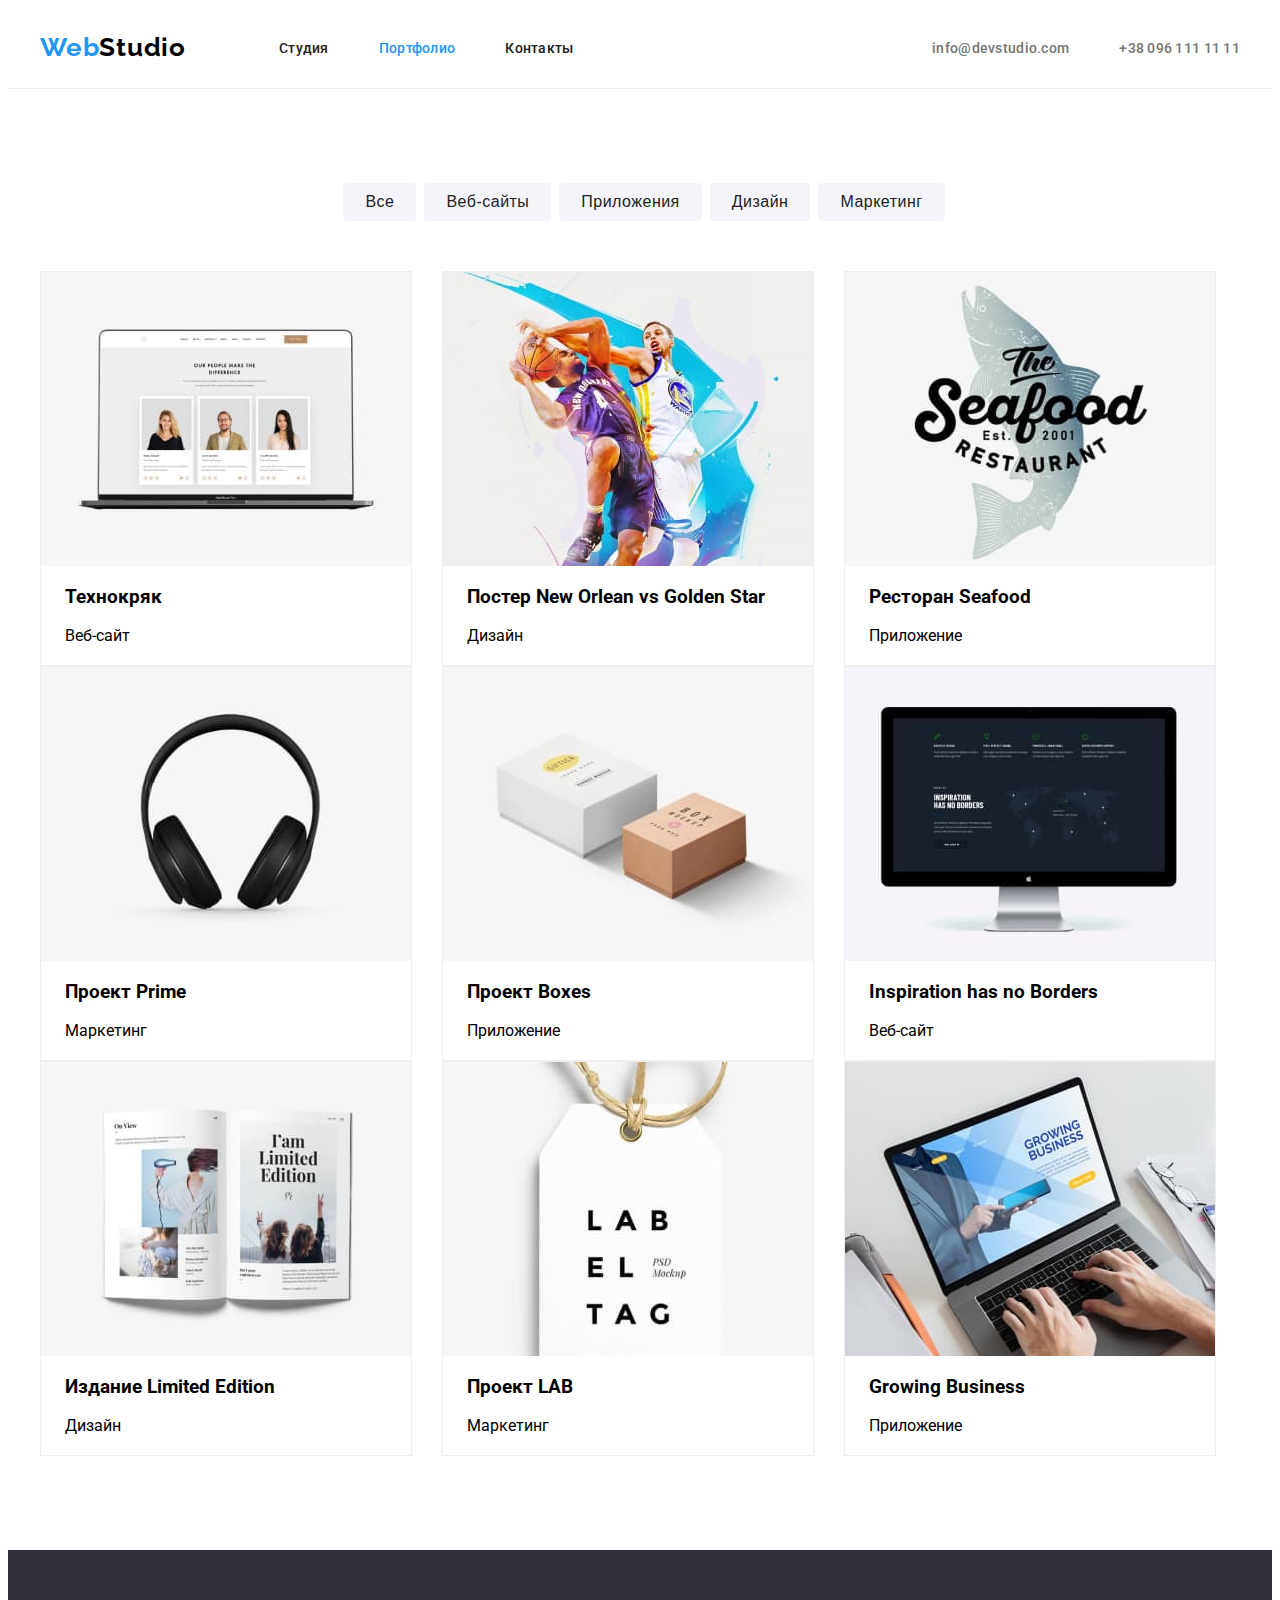
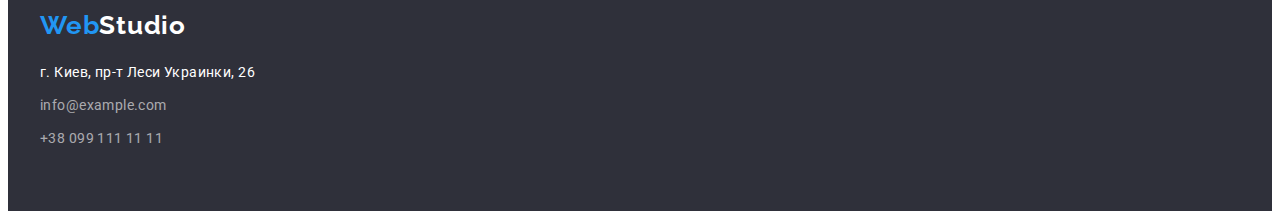
==== commit afeaa4b7: "Corrections to HW 3" ====
--- a/portfolio.html
+++ b/portfolio.html
@@ -55,7 +55,7 @@
     <!--EXAMPLES-OF-WORK-->
     <main>
         <!--PORTFOLIO-EXAMPLES-LIST-BUTTONS-->
-        <section>
+        <section class="section-portfolio-items">
             <div class="container">
                 <!--Section Projects-->
                 <div class="projects-list-buttons">
--- a/css/styles.css
+++ b/css/styles.css
@@ -138,7 +138,21 @@
 
 /*====HEROUS====*/
 
+.hero {
+  position: relative;
+}
+
+.herous-slogan {
+  position: absolute;
+  top: 50%;
+  left: 50%;
+  margin-right: -50%;
+  transform: translate(-50%, -50%);
+}
+
 .herous-background {
+  padding-top: 200px;
+  padding-bottom: 200px;
   background-color: ;
   background-image: linear-gradient(
       rgba(47, 48, 58, 0.4),
@@ -152,8 +166,6 @@
 .hero-middle {
   display: block;
   flex-wrap: wrap;
-  padding-top: 252px;
-  padding-left: 252px;
 }
 
 .main-slogan {
@@ -193,6 +205,10 @@
 
 /*====FEATURES SECTION====*/
 
+.features {
+  padding-top: 94px;
+}
+
 .features-list {
   display: flex;
   flex-wrap: wrap;
@@ -210,7 +226,6 @@
   line-height: 1.14;
   letter-spacing: 0.03em;
   text-transform: uppercase;
-  padding-top: 94px;
 
   color: #212121;
 }
@@ -229,6 +244,11 @@
 /*====END FEATURES SECTION====*/
 
 /*====WHAT WE ARE DOING====*/
+
+.activities {
+  padding-top: 94px;
+}
+
 .activity-list {
   display: flex;
   margin-left: -30px;
@@ -247,9 +267,7 @@
   line-height: 1.16;
   text-align: center;
   letter-spacing: 0.03em;
-  padding-bottom: 50px;
-  padding-top: 94px;
-
+  margin-bottom: 50px;
   color: #212121;
 }
 
@@ -257,6 +275,7 @@
 
 .employees {
   background-color: #f5f4fa;
+  padding-top: 94px;
 }
 
 .masters-list {
@@ -277,9 +296,7 @@
   line-height: 1.16;
   text-align: center;
   letter-spacing: 0.03em;
-  padding-bottom: 50px;
-  padding-top: 94px;
-
+  margin-bottom: 50px;
   color: #212121;
 }
 
@@ -311,13 +328,13 @@
 
 /*==PORTFOLIO MAIN==*/
 
-.section-portfolio {
+.section-portfolio-items {
+  padding-top: 94px;
   padding-bottom: 94px;
 }
 
 .projects-list-buttons {
-  padding-top: 94px;
-  padding-bottom: 34px;
+  margin-bottom: 50px;
 }
 
 .buttons-list {
@@ -334,14 +351,13 @@
 .images-list {
   display: flex;
   flex-wrap: wrap;
-  padding-top: -50px;
   margin-left: -30px;
+  margin-top: ;
 }
 
 .images-list-item {
   flex-basis: calc((100%-90px) / 3 - 30px);
   margin-left: 30px;
-  padding-top: 30px;
 }
 
 .portfolio-list-btn {
@@ -399,7 +415,7 @@
 }
 
 .info-footer-item:not(:last-child) {
-  padding-bottom: 9px;
+  margin-bottom: 9px;
 }
 
 .logo-text-footer {
